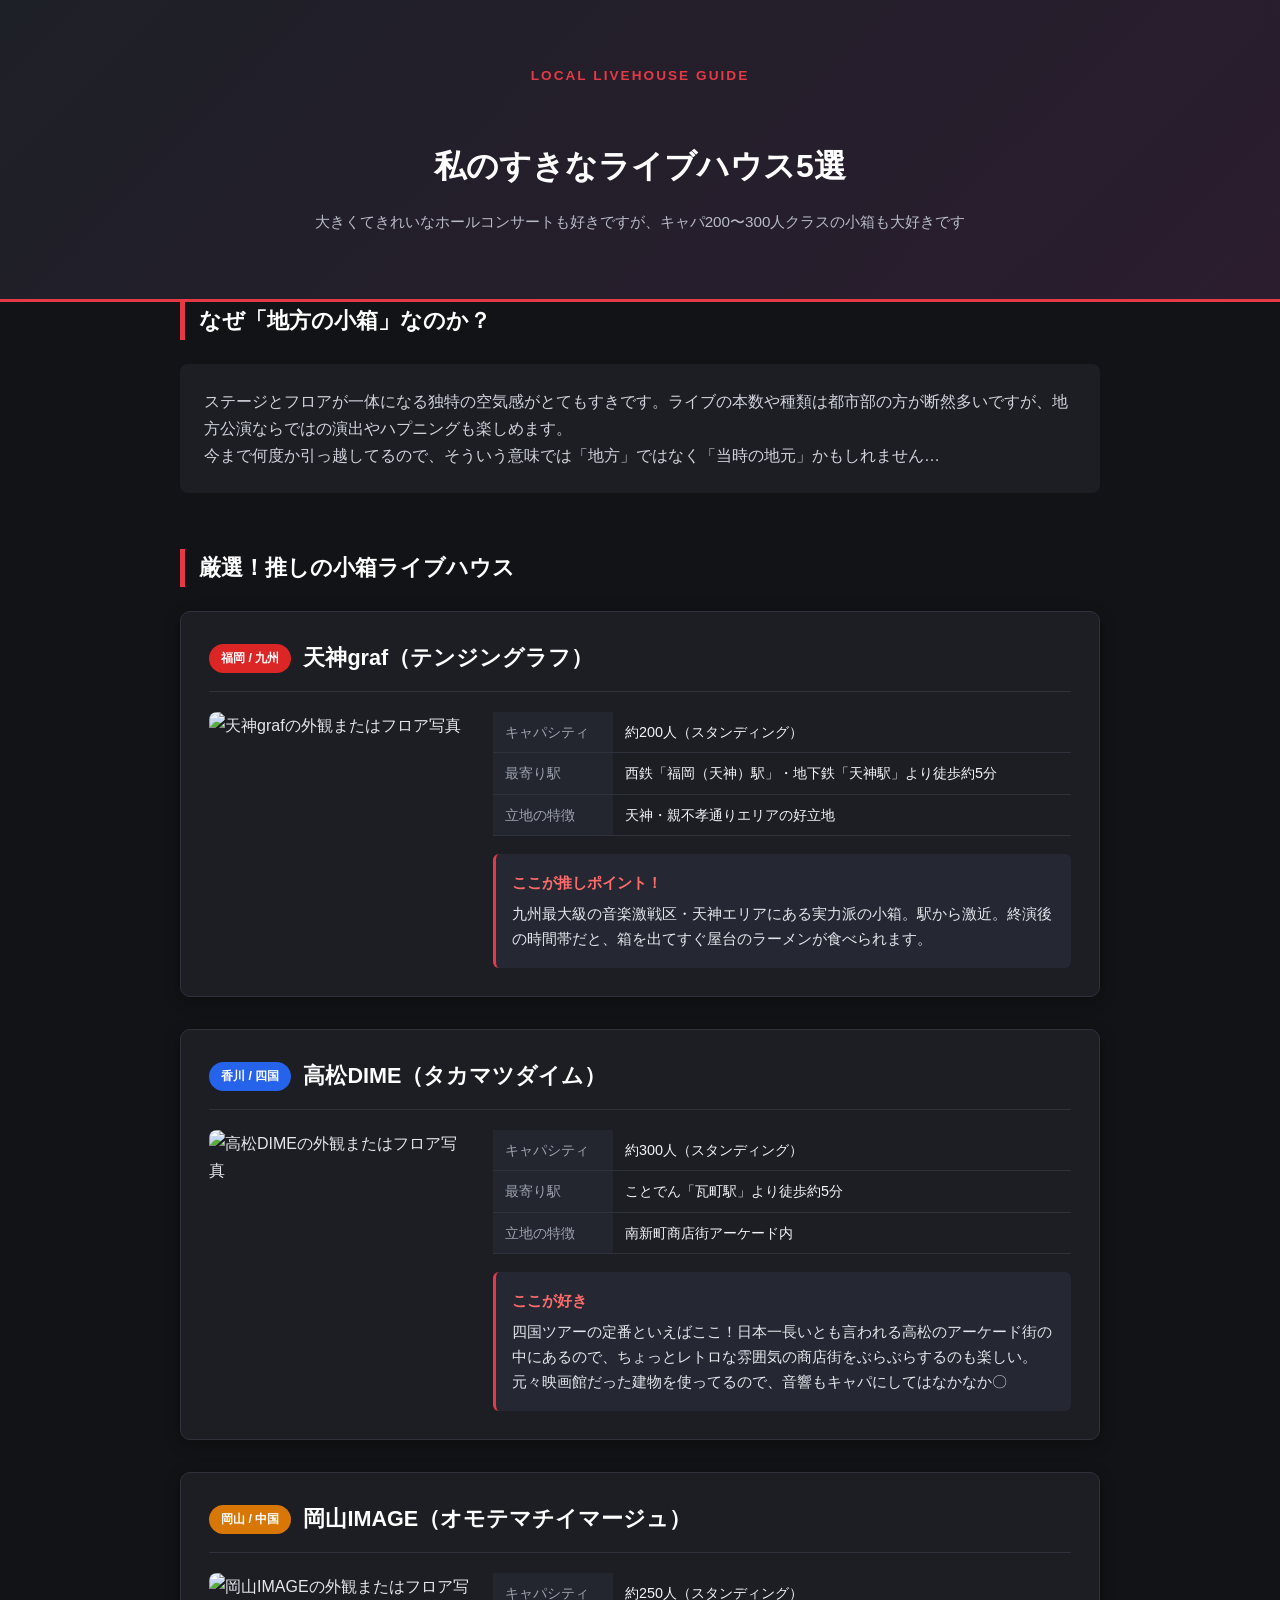
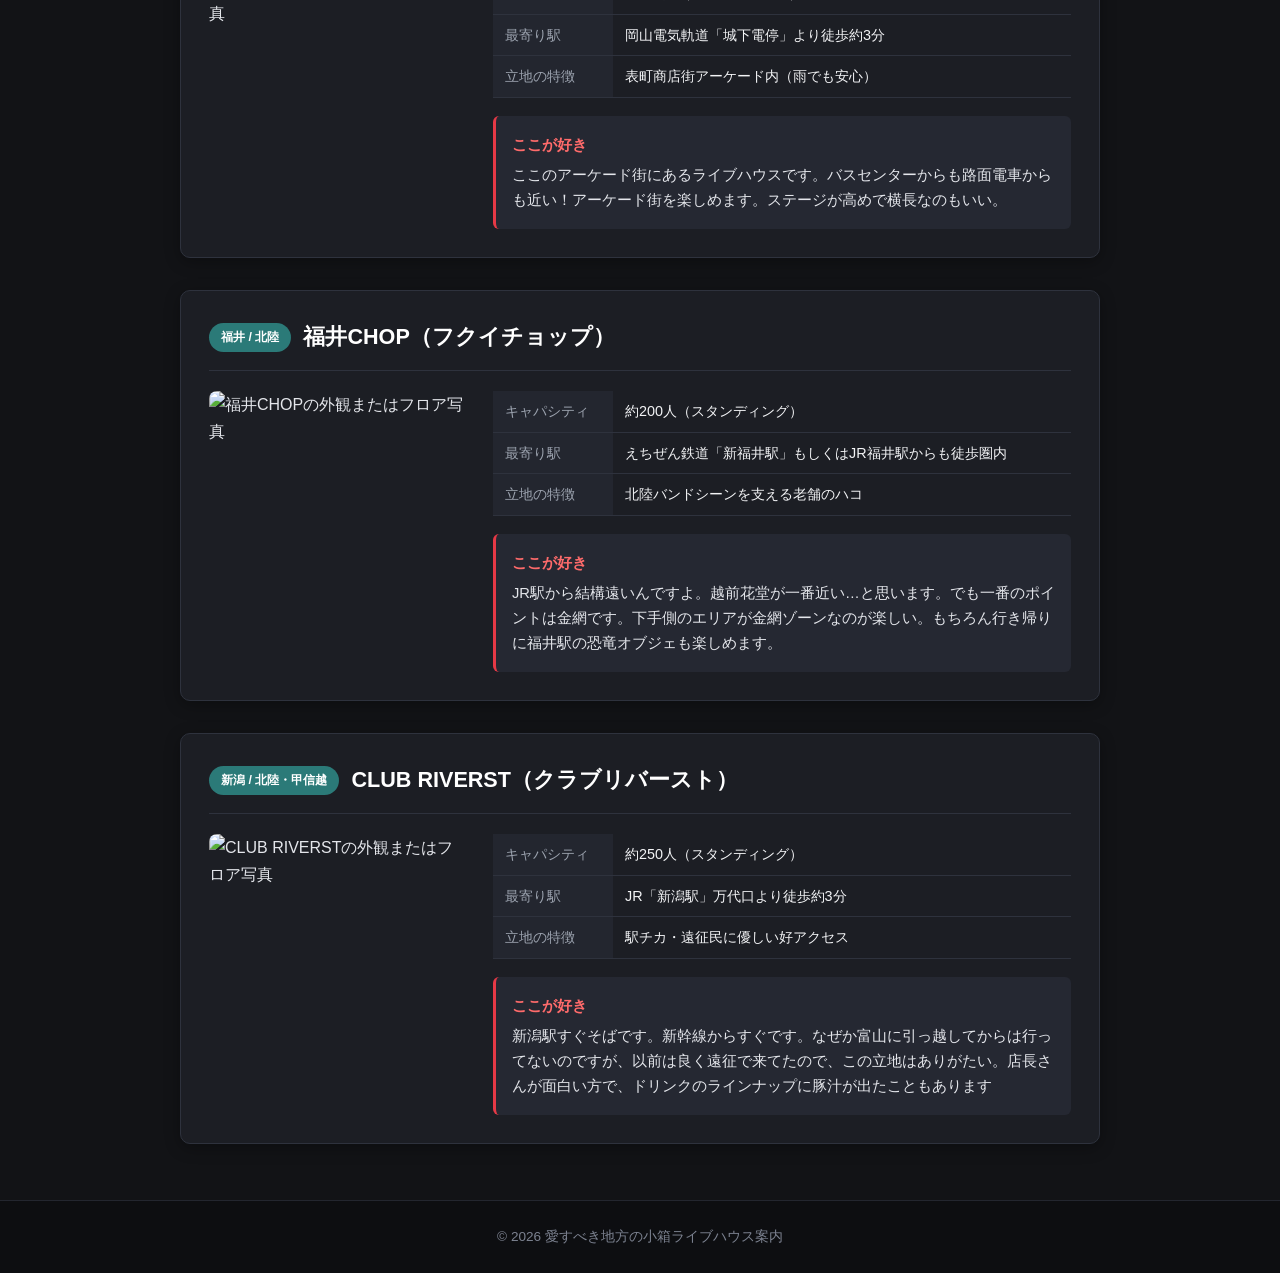
==== index.html @ 98f3ffac "Rename mysite.html to index.html" ====
<!DOCTYPE html>
<html lang="ja">
<head>
  <meta charset="UTF-8">
  <meta name="viewport" content="width=device-width, initial-scale=1.0">
  <title>すきなライブハウス</title>
  <link rel="stylesheet" href="style.css">
</head>
<body>

  <!-- ヘッダー（メインビジュアル） -->
  <header class="hero">
    <div class="container">
      <p class="hero-sub">LOCAL LIVEHOUSE GUIDE</p>
      <h1 class="hero-title"><br>私のすきなライブハウス5選</h1>
      <p class="hero-lead">
        大きくてきれいなホールコンサートも好きですが、キャパ200〜300人クラスの小箱も大好きです<br>
      </p>
    </div>
  </header>

  <main class="container">

    <!-- イントロダクション -->
    <section class="intro-section">
      <h2 class="section-title">なぜ「地方の小箱」なのか？</h2>
      <p>
        ステージとフロアが一体になる独特の空気感がとてもすきです。ライブの本数や種類は都市部の方が断然多いですが、地方公演ならではの演出やハプニングも楽しめます。<br>
        今まで何度か引っ越してるので、そういう意味では「地方」ではなく「当時の地元」かもしれません…
      </p>
    </section>

    <!-- ライブハウス一覧（南から北順） -->
    <section class="venues-section">
      <h2 class="section-title">厳選！推しの小箱ライブハウス</h2>

      <!-- 1. 天神graf -->
      <article class="venue-card">
        <div class="venue-header">
          <span class="area-tag area-kyushu">福岡 / 九州</span>
          <h3 class="venue-name">
            <a href="http://www.fukuoka-graf.com/" target="_blank" rel="noopener noreferrer">天神graf（テンジングラフ）</a>
          </h3>
        </div>
        <div class="venue-body">
          <div class="venue-visual">
            <img src="images/graf.jpg" alt="天神grafの外観またはフロア写真">
          </div>
          <div class="venue-info">
            <table class="spec-table">
              <tbody>
                <tr>
                  <th>キャパシティ</th>
                  <td>約200人（スタンディング）</td>
                </tr>
                <tr>
                  <th>最寄り駅</th>
                  <td>西鉄「福岡（天神）駅」・地下鉄「天神駅」より徒歩約5分</td>
                </tr>
                <tr>
                  <th>立地の特徴</th>
                  <td>天神・親不孝通りエリアの好立地</td>
                </tr>
              </tbody>
            </table>
            <div class="recommend-box">
              <h4>ここが推しポイント！</h4>
              <p>
                九州最大級の音楽激戦区・天神エリアにある実力派の小箱。駅から激近。終演後の時間帯だと、箱を出てすぐ屋台のラーメンが食べられます。
              </p>
            </div>
          </div>
        </div>
      </article>

      <!-- 2. 高松DIME -->
      <article class="venue-card">
        <div class="venue-header">
          <span class="area-tag area-shikoku">香川 / 四国</span>
          <h3 class="venue-name">
            <a href="https://dime-dime.com/" target="_blank" rel="noopener noreferrer">高松DIME（タカマツダイム）</a>
          </h3>
        </div>
        <div class="venue-body">
          <div class="venue-visual">
            <img src="images/dime.jpg" alt="高松DIMEの外観またはフロア写真">
          </div>
          <div class="venue-info">
            <table class="spec-table">
              <tbody>
                <tr>
                  <th>キャパシティ</th>
                  <td>約300人（スタンディング）</td>
                </tr>
                <tr>
                  <th>最寄り駅</th>
                  <td>ことでん「瓦町駅」より徒歩約5分</td>
                </tr>
                <tr>
                  <th>立地の特徴</th>
                  <td>南新町商店街アーケード内</td>
                </tr>
              </tbody>
            </table>
            <div class="recommend-box">
              <h4>ここが好き</h4>
              <p>
                四国ツアーの定番といえばここ！日本一長いとも言われる高松のアーケード街の中にあるので、ちょっとレトロな雰囲気の商店街をぶらぶらするのも楽しい。元々映画館だった建物を使ってるので、音響もキャパにしてはなかなか〇
              </p>
            </div>
          </div>
        </div>
      </article>

      <!-- 3. 岡山IMAGE -->
      <article class="venue-card">
        <div class="venue-header">
          <span class="area-tag area-chugoku">岡山 / 中国</span>
          <h3 class="venue-name">
            <a href="http://image-web.jp/" target="_blank" rel="noopener noreferrer">岡山IMAGE（オモテマチイマージュ）</a>
          </h3>
        </div>
        <div class="venue-body">
          <div class="venue-visual">
            <img src="images/image.jpg" alt="岡山IMAGEの外観またはフロア写真">
          </div>
          <div class="venue-info">
            <table class="spec-table">
              <tbody>
                <tr>
                  <th>キャパシティ</th>
                  <td>約250人（スタンディング）</td>
                </tr>
                <tr>
                  <th>最寄り駅</th>
                  <td>岡山電気軌道「城下電停」より徒歩約3分</td>
                </tr>
                <tr>
                  <th>立地の特徴</th>
                  <td>表町商店街アーケード内（雨でも安心）</td>
                </tr>
              </tbody>
            </table>
            <div class="recommend-box">
              <h4>ここが好き</h4>
              <p>
                ここのアーケード街にあるライブハウスです。バスセンターからも路面電車からも近い！アーケード街を楽しめます。ステージが高めで横長なのもいい。
              </p>
            </div>
          </div>
        </div>
      </article>

      <!-- 4. 福井CHOP -->
      <article class="venue-card">
        <div class="venue-header">
          <span class="area-tag area-hokuriku">福井 / 北陸</span>
          <h3 class="venue-name">
            <a href="https://fukui-chop.com/" target="_blank" rel="noopener noreferrer">福井CHOP（フクイチョップ）</a>
          </h3>
        </div>
        <div class="venue-body">
          <div class="venue-visual">
            <img src="images/chop.jpg" alt="福井CHOPの外観またはフロア写真">
          </div>
          <div class="venue-info">
            <table class="spec-table">
              <tbody>
                <tr>
                  <th>キャパシティ</th>
                  <td>約200人（スタンディング）</td>
                </tr>
                <tr>
                  <th>最寄り駅</th>
                  <td>えちぜん鉄道「新福井駅」もしくはJR福井駅からも徒歩圏内</td>
                </tr>
                <tr>
                  <th>立地の特徴</th>
                  <td>北陸バンドシーンを支える老舗のハコ</td>
                </tr>
              </tbody>
            </table>
            <div class="recommend-box">
              <h4>ここが好き</h4>
              <p>
                JR駅から結構遠いんですよ。越前花堂が一番近い…と思います。でも一番のポイントは金網です。下手側のエリアが金網ゾーンなのが楽しい。もちろん行き帰りに福井駅の恐竜オブジェも楽しめます。
              </p>
            </div>
          </div>
        </div>
      </article>

      <!-- 5. CLUB RIVERST -->
      <article class="venue-card">
        <div class="venue-header">
          <span class="area-tag area-hokuriku">新潟 / 北陸・甲信越</span>
          <h3 class="venue-name">
            <a href="https://clubriverst.org/" target="_blank" rel="noopener noreferrer">CLUB RIVERST（クラブリバースト）</a>
          </h3>
        </div>
        <div class="venue-body">
          <div class="venue-visual">
            <img src="images/riverst.jpg" alt="CLUB RIVERSTの外観またはフロア写真">
          </div>
          <div class="venue-info">
            <table class="spec-table">
              <tbody>
                <tr>
                  <th>キャパシティ</th>
                  <td>約250人（スタンディング）</td>
                </tr>
                <tr>
                  <th>最寄り駅</th>
                  <td>JR「新潟駅」万代口より徒歩約3分</td>
                </tr>
                <tr>
                  <th>立地の特徴</th>
                  <td>駅チカ・遠征民に優しい好アクセス</td>
                </tr>
              </tbody>
            </table>
            <div class="recommend-box">
              <h4>ここが好き</h4>
              <p>
                新潟駅すぐそばです。新幹線からすぐです。なぜか富山に引っ越してからは行ってないのですが、以前は良く遠征で来てたので、この立地はありがたい。店長さんが面白い方で、ドリンクのラインナップに豚汁が出たこともあります
              </p>
            </div>
          </div>
        </div>
      </article>

    </section>

  </main>

  <!-- フッター -->
  <footer class="footer">
    <div class="container">
      <p>&copy; 2026 愛すべき地方の小箱ライブハウス案内</p>
    </div>
  </footer>

</body>
</html>
---- style.css ----
@charset "UTF-8";

/* ベース設定 */
* {
  box-sizing: border-box;
  margin: 0;
  padding: 0;
}

body {
  font-family: "Helvetica Neue", Arial, "Hiragino Kaku Gothic ProN", "Hiragino Sans", Meiryo, sans-serif;
  background-color: #121316;
  color: #e4e6eb;
  line-height: 1.7;
}

.container {
  max-width: 960px;
  margin: 0 auto;
  padding: 0 20px;
}

/* ヘッダー（ヒーローエリア） */
.hero {
  background: linear-gradient(135deg, #1e2028 0%, #2b1d2e 100%);
  border-bottom: 3px solid #e63946;
  padding: 64px 0;
  text-align: center;
}

.hero-sub {
  color: #e63946;
  font-weight: bold;
  letter-spacing: 0.15em;
  font-size: 0.85rem;
  margin-bottom: 12px;
}

.hero-title {
  font-size: 2rem;
  line-height: 1.4;
  margin-bottom: 20px;
  color: #ffffff;
}

.hero-lead {
  font-size: 0.95rem;
  color: #b8bcc8;
  max-width: 720px;
  margin: 0 auto;
}

/* セクション共通 */
main {
  padding: 48px 0;
}

section {
  margin-bottom: 56px;
}

.section-title {
  font-size: 1.4rem;
  color: #ffffff;
  border-left: 5px solid #e63946;
  padding-left: 14px;
  margin-bottom: 24px;
}

/* イントロダクション */
.intro-section p {
  background-color: #1c1e24;
  padding: 24px;
  border-radius: 8px;
  color: #d0d3dc;
}

/* ライブハウスカード */
.venue-card {
  background-color: #1c1e24;
  border: 1px solid #2e323d;
  border-radius: 10px;
  padding: 28px;
  margin-bottom: 32px;
  box-shadow: 0 4px 16px rgba(0, 0, 0, 0.3);
}

.venue-header {
  display: flex;
  flex-wrap: wrap;
  align-items: center;
  gap: 12px;
  margin-bottom: 20px;
  padding-bottom: 14px;
  border-bottom: 1px solid #2e323d;
}

.venue-name {
  font-size: 1.35rem;
  color: #ffffff;
}

/* エリア別タグ */
.area-tag {
  display: inline-block;
  font-size: 0.78rem;
  font-weight: bold;
  padding: 4px 12px;
  border-radius: 20px;
  color: #ffffff;
}

.area-hokuriku {
  background-color: #2b7a78;
}

.area-chugoku {
  background-color: #d97706;
}

.area-shikoku {
  background-color: #2563eb;
}

.area-kyushu {
  background-color: #dc2626;
}

/* カード内のレイアウト */
.venue-body {
  display: flex;
  gap: 24px;
  align-items: flex-start;
}

.venue-visual {
  flex: 0 0 260px;
}

.venue-visual img {
  width: 100%;
  height: auto;
  border-radius: 6px;
  display: block;
}

/* 写真がない場合のプレースホルダー */
.photo-placeholder {
  width: 100%;
  height: 180px;
  background: linear-gradient(135deg, #282c37, #181a20);
  border: 1px dashed #4b5263;
  border-radius: 6px;
  display: flex;
  align-items: center;
  justify-content: center;
  color: #8a92a6;
  font-weight: bold;
  letter-spacing: 0.1em;
  font-size: 0.95rem;
}

.venue-info {
  flex: 1;
}

/* スペック表 */
.spec-table {
  width: 100%;
  border-collapse: collapse;
  margin-bottom: 18px;
  font-size: 0.9rem;
}

.spec-table th,
.spec-table td {
  padding: 8px 12px;
  border-bottom: 1px solid #2e323d;
  text-align: left;
}

.spec-table th {
  width: 120px;
  color: #9ca3af;
  font-weight: normal;
  background-color: #23262f;
}

.spec-table td {
  color: #f3f4f6;
}

/* 推しポイント枠 */
.recommend-box {
  background-color: #252832;
  padding: 16px;
  border-radius: 6px;
  border-left: 3px solid #e63946;
}

.recommend-box h4 {
  font-size: 0.95rem;
  color: #ff6b6b;
  margin-bottom: 6px;
}

.recommend-box p {
  font-size: 0.92rem;
  color: #e4e6eb;
}

/* 豆知識リスト */
.tips-list {
  list-style: none;
  background-color: #1c1e24;
  padding: 24px;
  border-radius: 8px;
  border: 1px solid #2e323d;
}

.tips-list li {
  margin-bottom: 14px;
  padding-left: 20px;
  position: relative;
  font-size: 0.95rem;
}

.tips-list li:last-child {
  margin-bottom: 0;
}

.tips-list li::before {
  content: "▶";
  position: absolute;
  left: 0;
  color: #e63946;
  font-size: 0.75rem;
  top: 4px;
}

/* フッター */
.footer {
  background-color: #0d0e11;
  text-align: center;
  padding: 24px 0;
  font-size: 0.85rem;
  color: #7c8290;
  border-top: 1px solid #23262f;
}

/* スマホ対応（レスポンシブ） */
@media (max-width: 768px) {
  .hero-title {
    font-size: 1.5rem;
  }

  .venue-body {
    flex-direction: column;
  }

  .venue-visual {
    flex: none;
    width: 100%;
  }

  .spec-table th {
    width: 105px;
  }
}
/* リンクの見た目調整（青色・下線を消してホバー時に少し薄くする） */
.venue-name a {
  color: inherit;
  text-decoration: none;
  border-bottom: 2px solid transparent;
  transition: opacity 0.2s, border-color 0.2s;
}

.venue-name a:hover {
  opacity: 0.75;
  border-bottom-color: currentColor;
}

/* 写真を枠内にきれいに収める設定 */
.venue-visual img {
  width: 100%;
  height: 220px; /* お好みの高さに調整してください */
  object-fit: cover; /* 比率を保ったまま枠いっぱいにトリミング */
  border-radius: 8px;
  display: block
}
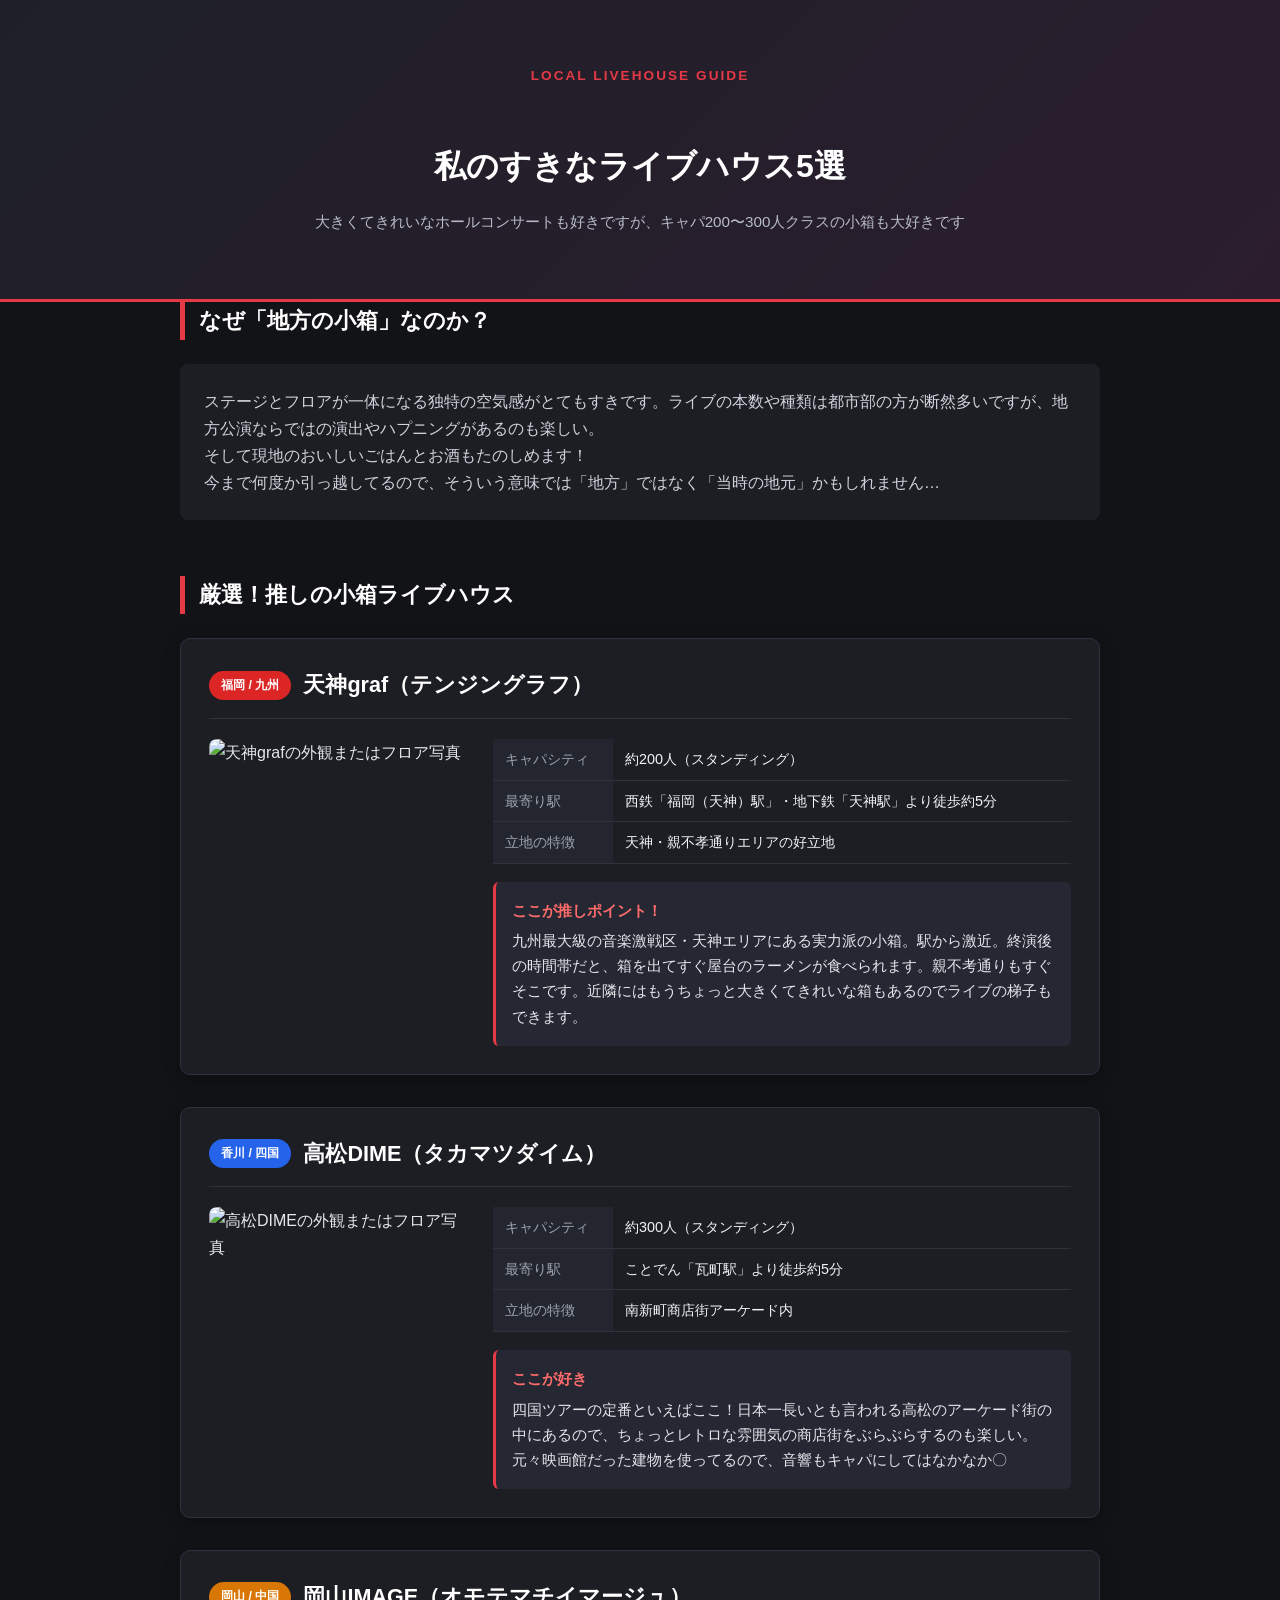
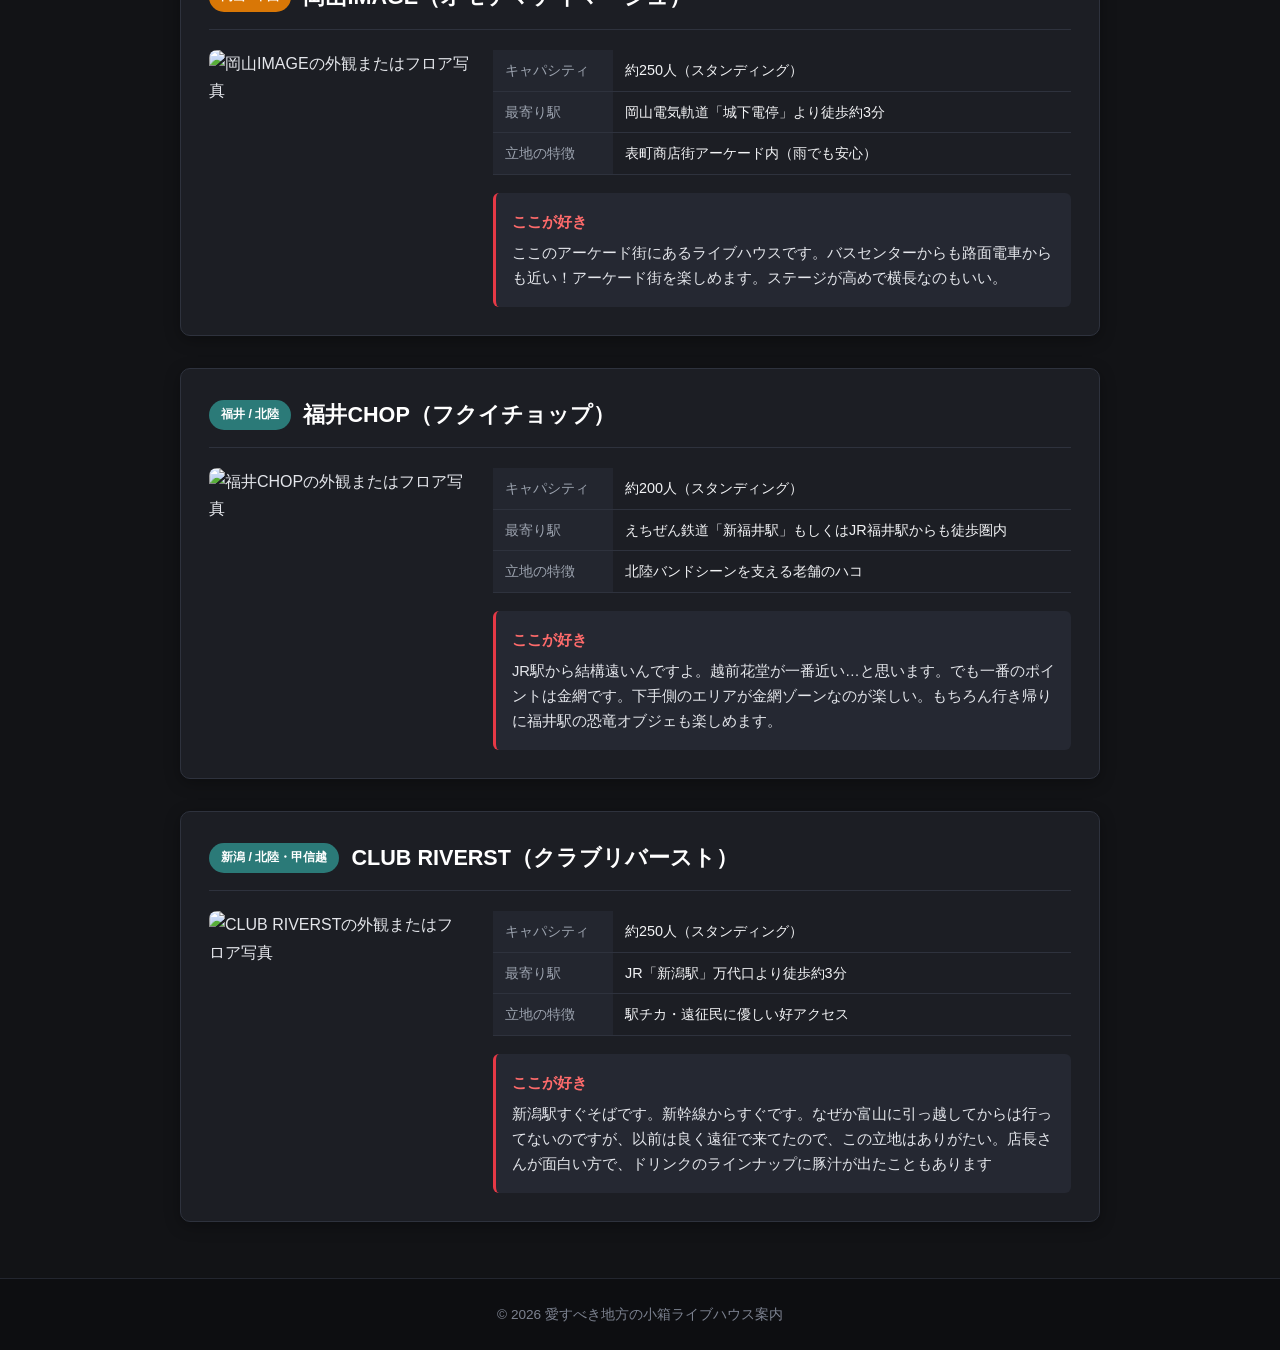
==== commit 78526530: "Update index.html" ====
--- a/index.html
+++ b/index.html
@@ -25,7 +25,8 @@
     <section class="intro-section">
       <h2 class="section-title">なぜ「地方の小箱」なのか？</h2>
       <p>
-        ステージとフロアが一体になる独特の空気感がとてもすきです。ライブの本数や種類は都市部の方が断然多いですが、地方公演ならではの演出やハプニングも楽しめます。<br>
+        ステージとフロアが一体になる独特の空気感がとてもすきです。ライブの本数や種類は都市部の方が断然多いですが、地方公演ならではの演出やハプニングがあるのも楽しい。<br>
+        そして現地のおいしいごはんとお酒もたのしめます！<br>
         今まで何度か引っ越してるので、そういう意味では「地方」ではなく「当時の地元」かもしれません…
       </p>
     </section>
@@ -66,7 +67,7 @@
             <div class="recommend-box">
               <h4>ここが推しポイント！</h4>
               <p>
-                九州最大級の音楽激戦区・天神エリアにある実力派の小箱。駅から激近。終演後の時間帯だと、箱を出てすぐ屋台のラーメンが食べられます。
+                九州最大級の音楽激戦区・天神エリアにある実力派の小箱。駅から激近。終演後の時間帯だと、箱を出てすぐ屋台のラーメンが食べられます。親不考通りもすぐそこです。近隣にはもうちょっと大きくてきれいな箱もあるのでライブの梯子もできます。
               </p>
             </div>
           </div>
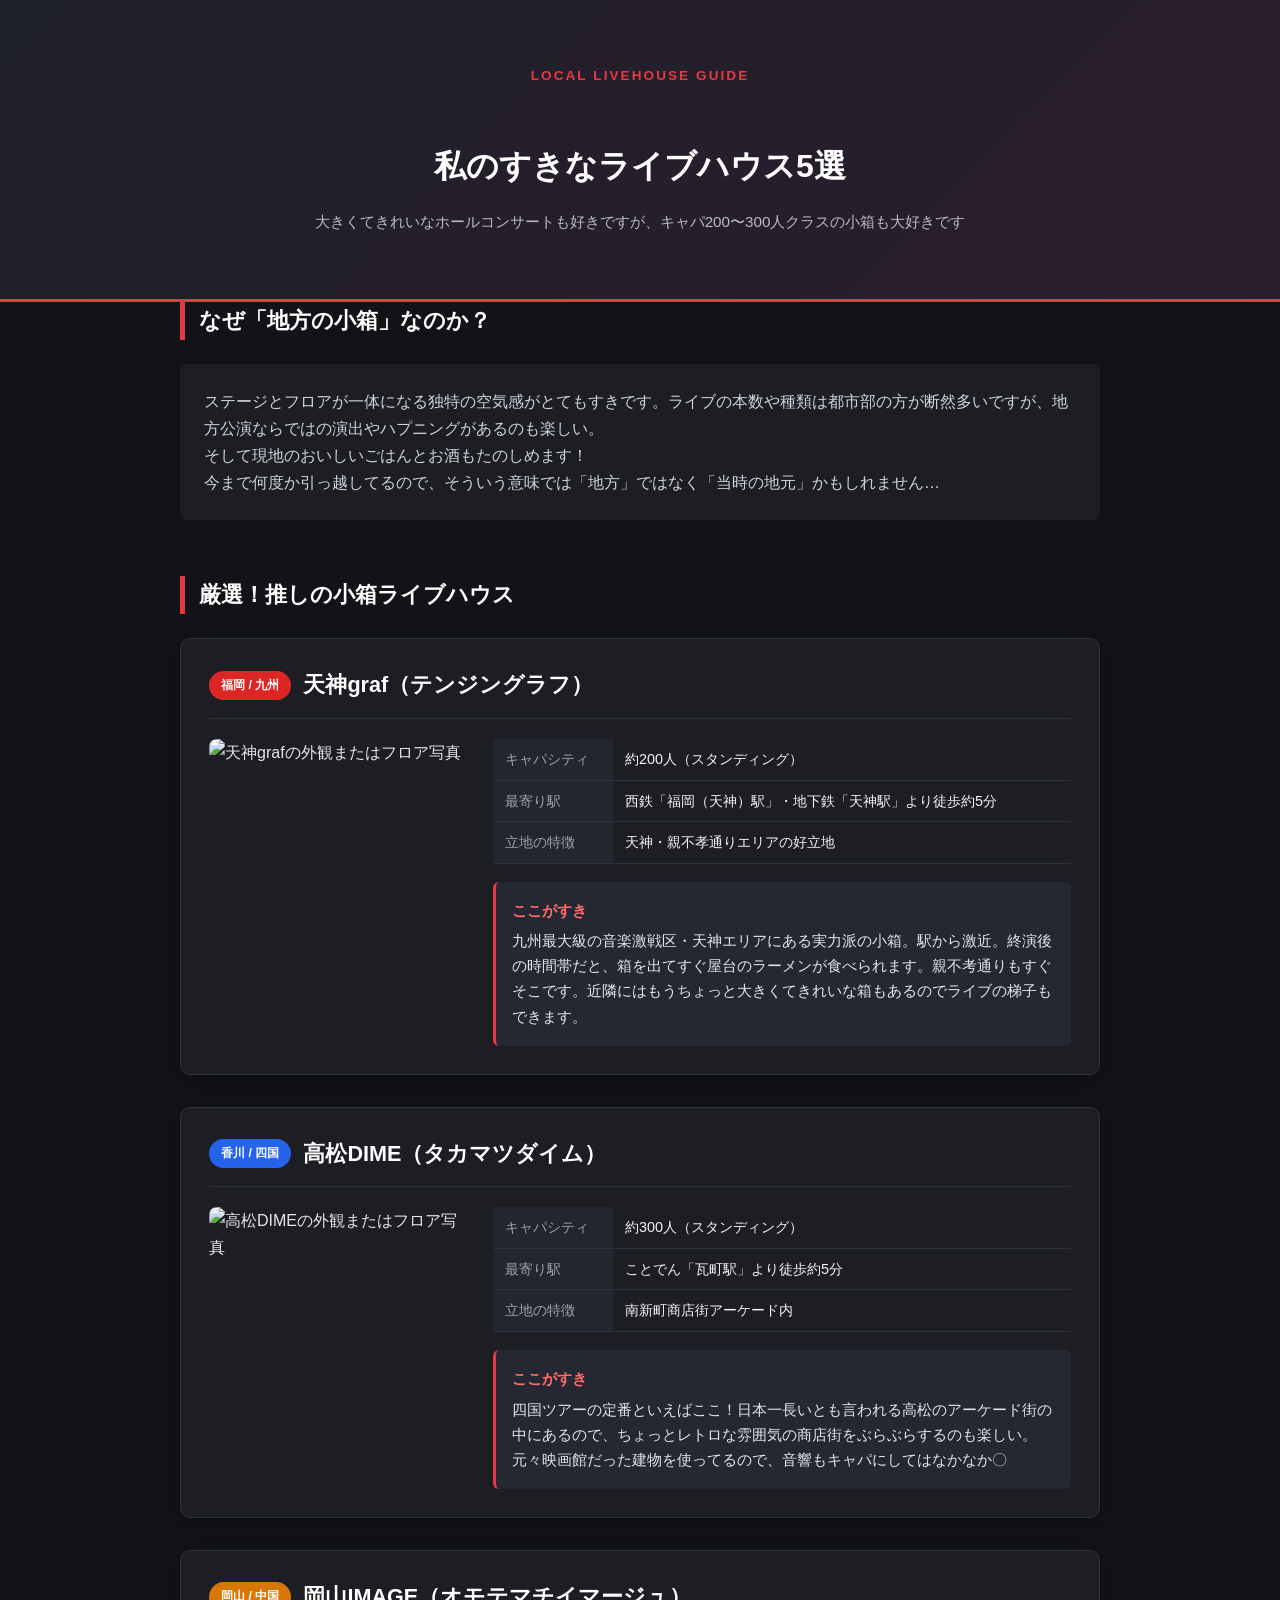
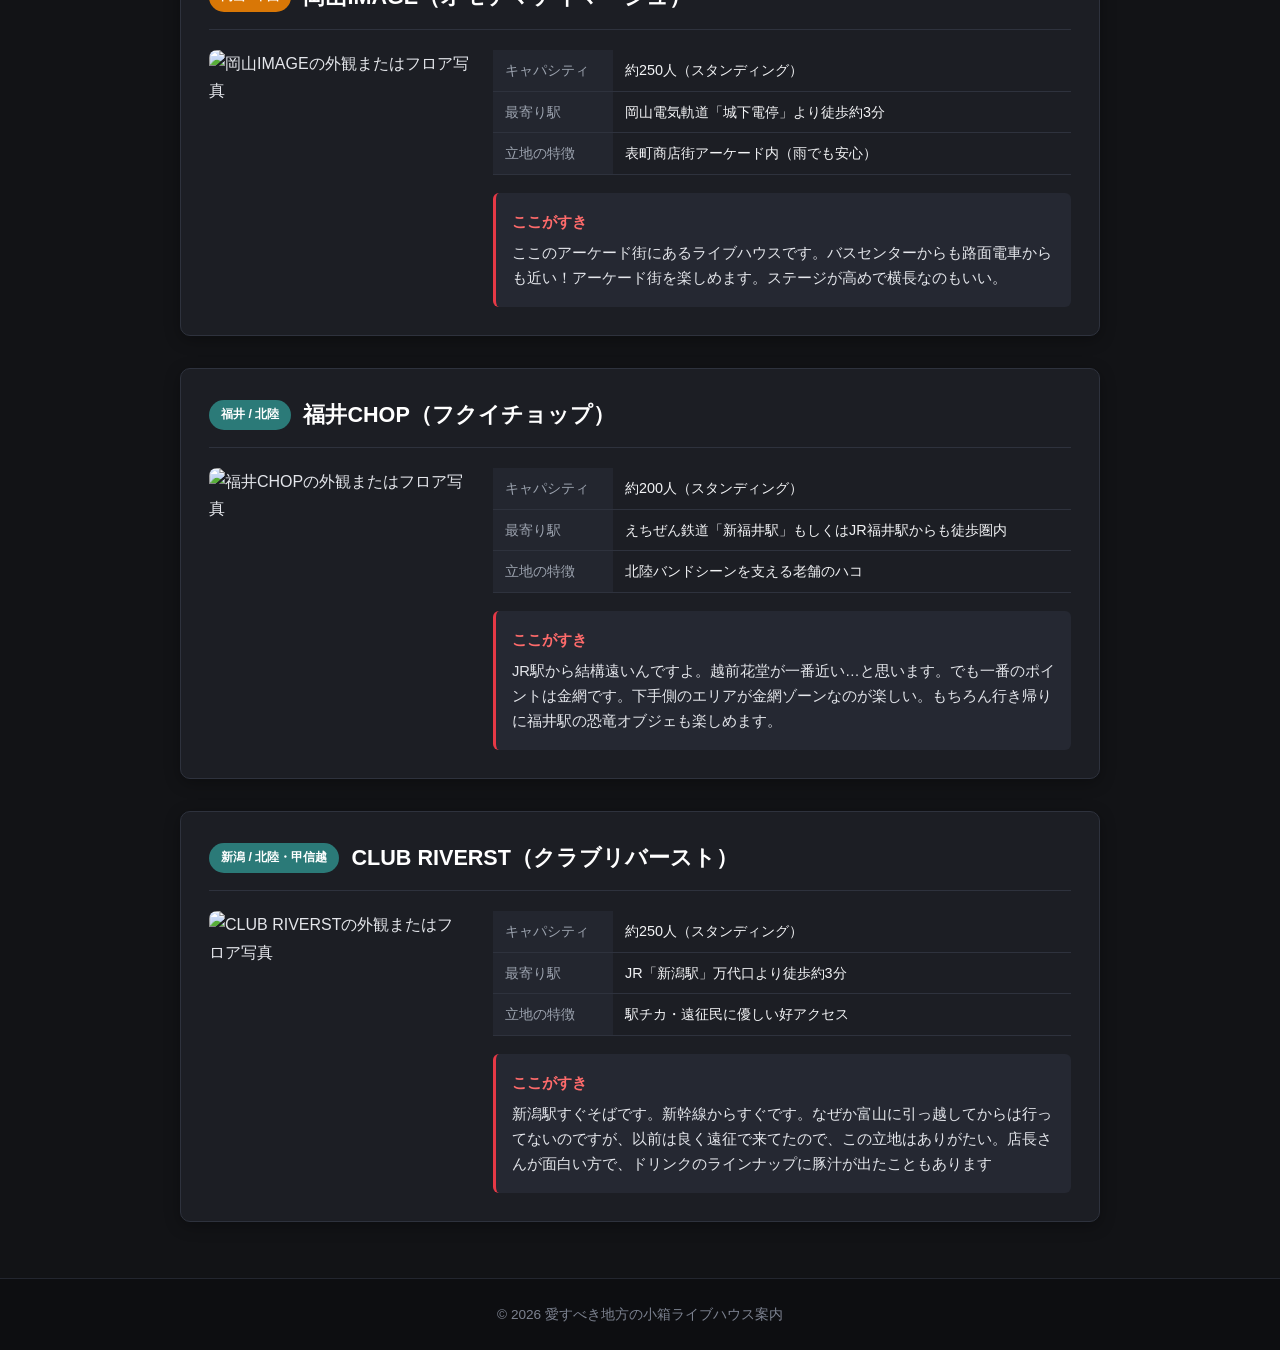
==== commit 402dc98b: "Update index.html" ====
--- a/index.html
+++ b/index.html
@@ -65,7 +65,7 @@
               </tbody>
             </table>
             <div class="recommend-box">
-              <h4>ここが推しポイント！</h4>
+              <h4>ここがすき</h4>
               <p>
                 九州最大級の音楽激戦区・天神エリアにある実力派の小箱。駅から激近。終演後の時間帯だと、箱を出てすぐ屋台のラーメンが食べられます。親不考通りもすぐそこです。近隣にはもうちょっと大きくてきれいな箱もあるのでライブの梯子もできます。
               </p>
@@ -104,7 +104,7 @@
               </tbody>
             </table>
             <div class="recommend-box">
-              <h4>ここが好き</h4>
+              <h4>ここがすき</h4>
               <p>
                 四国ツアーの定番といえばここ！日本一長いとも言われる高松のアーケード街の中にあるので、ちょっとレトロな雰囲気の商店街をぶらぶらするのも楽しい。元々映画館だった建物を使ってるので、音響もキャパにしてはなかなか〇
               </p>
@@ -143,7 +143,7 @@
               </tbody>
             </table>
             <div class="recommend-box">
-              <h4>ここが好き</h4>
+              <h4>ここがすき</h4>
               <p>
                 ここのアーケード街にあるライブハウスです。バスセンターからも路面電車からも近い！アーケード街を楽しめます。ステージが高めで横長なのもいい。
               </p>
@@ -182,7 +182,7 @@
               </tbody>
             </table>
             <div class="recommend-box">
-              <h4>ここが好き</h4>
+              <h4>ここがすき</h4>
               <p>
                 JR駅から結構遠いんですよ。越前花堂が一番近い…と思います。でも一番のポイントは金網です。下手側のエリアが金網ゾーンなのが楽しい。もちろん行き帰りに福井駅の恐竜オブジェも楽しめます。
               </p>
@@ -221,7 +221,7 @@
               </tbody>
             </table>
             <div class="recommend-box">
-              <h4>ここが好き</h4>
+              <h4>ここがすき</h4>
               <p>
                 新潟駅すぐそばです。新幹線からすぐです。なぜか富山に引っ越してからは行ってないのですが、以前は良く遠征で来てたので、この立地はありがたい。店長さんが面白い方で、ドリンクのラインナップに豚汁が出たこともあります
               </p>
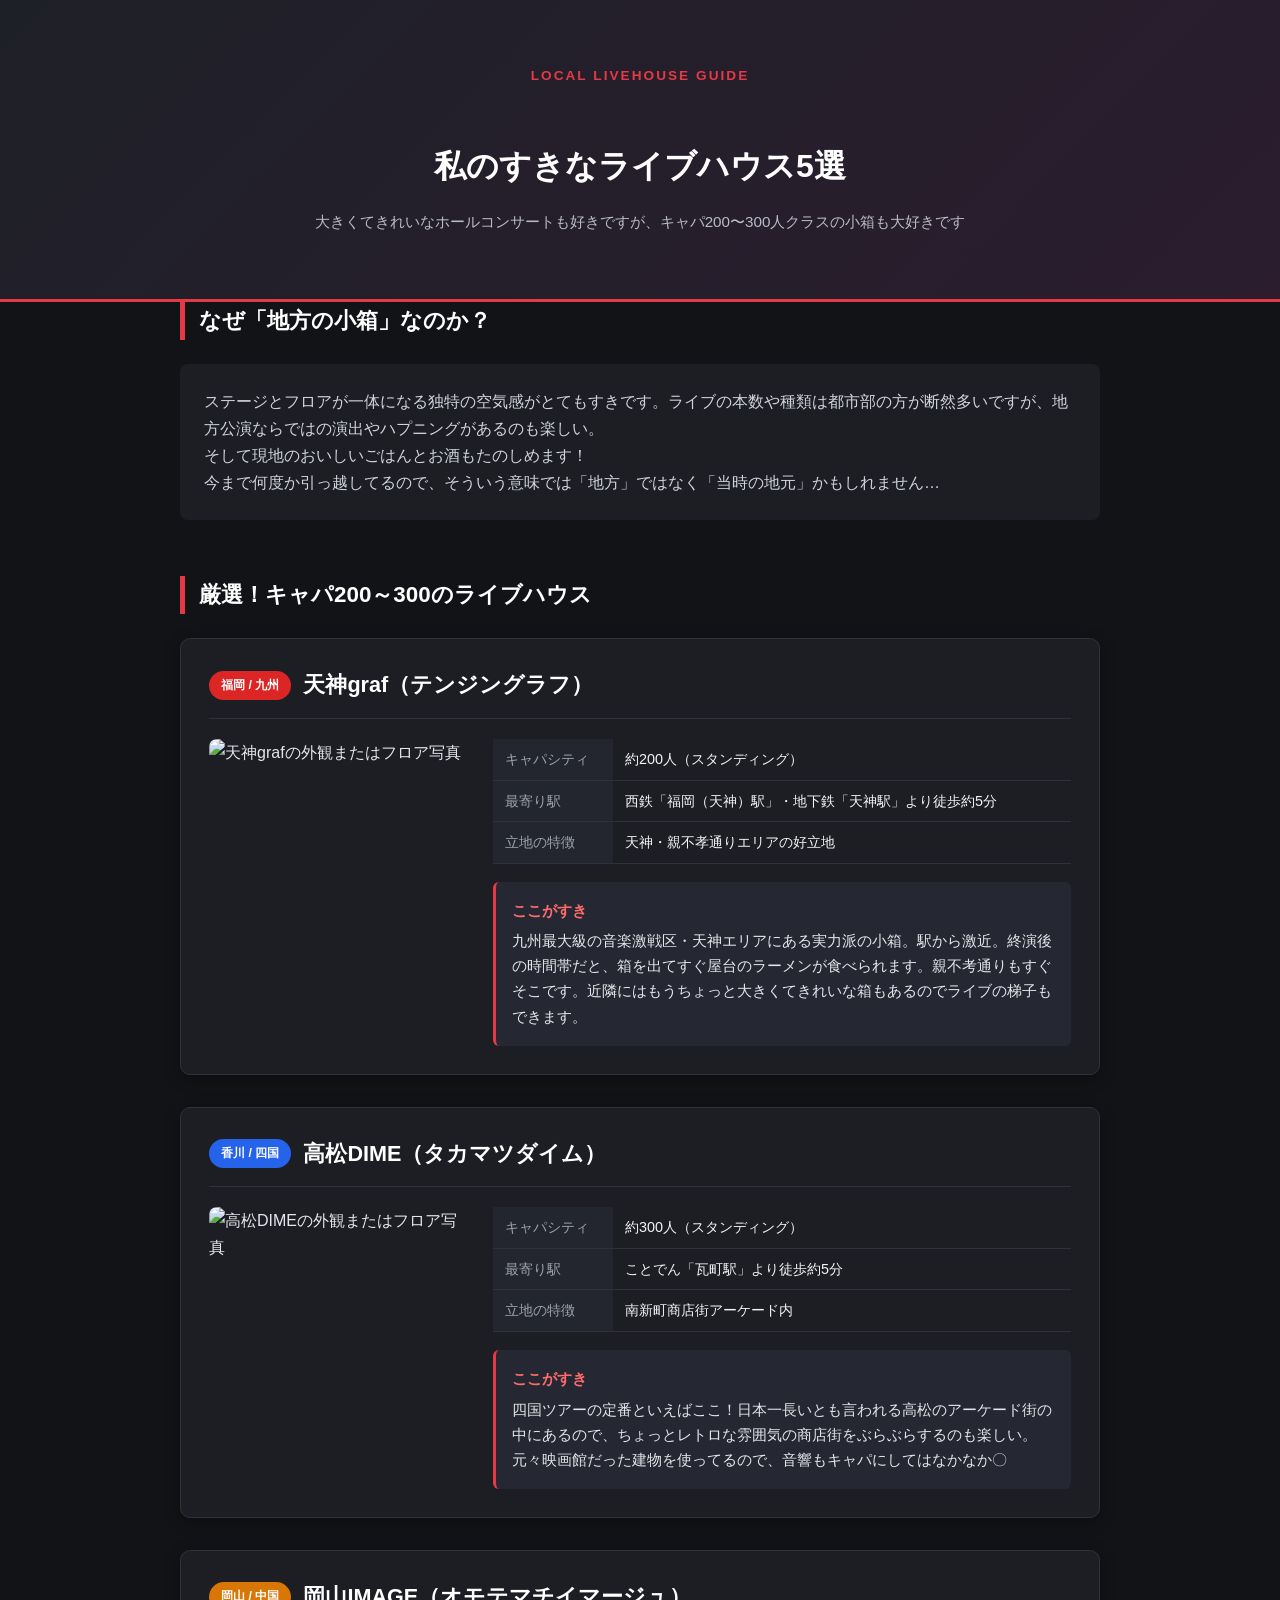
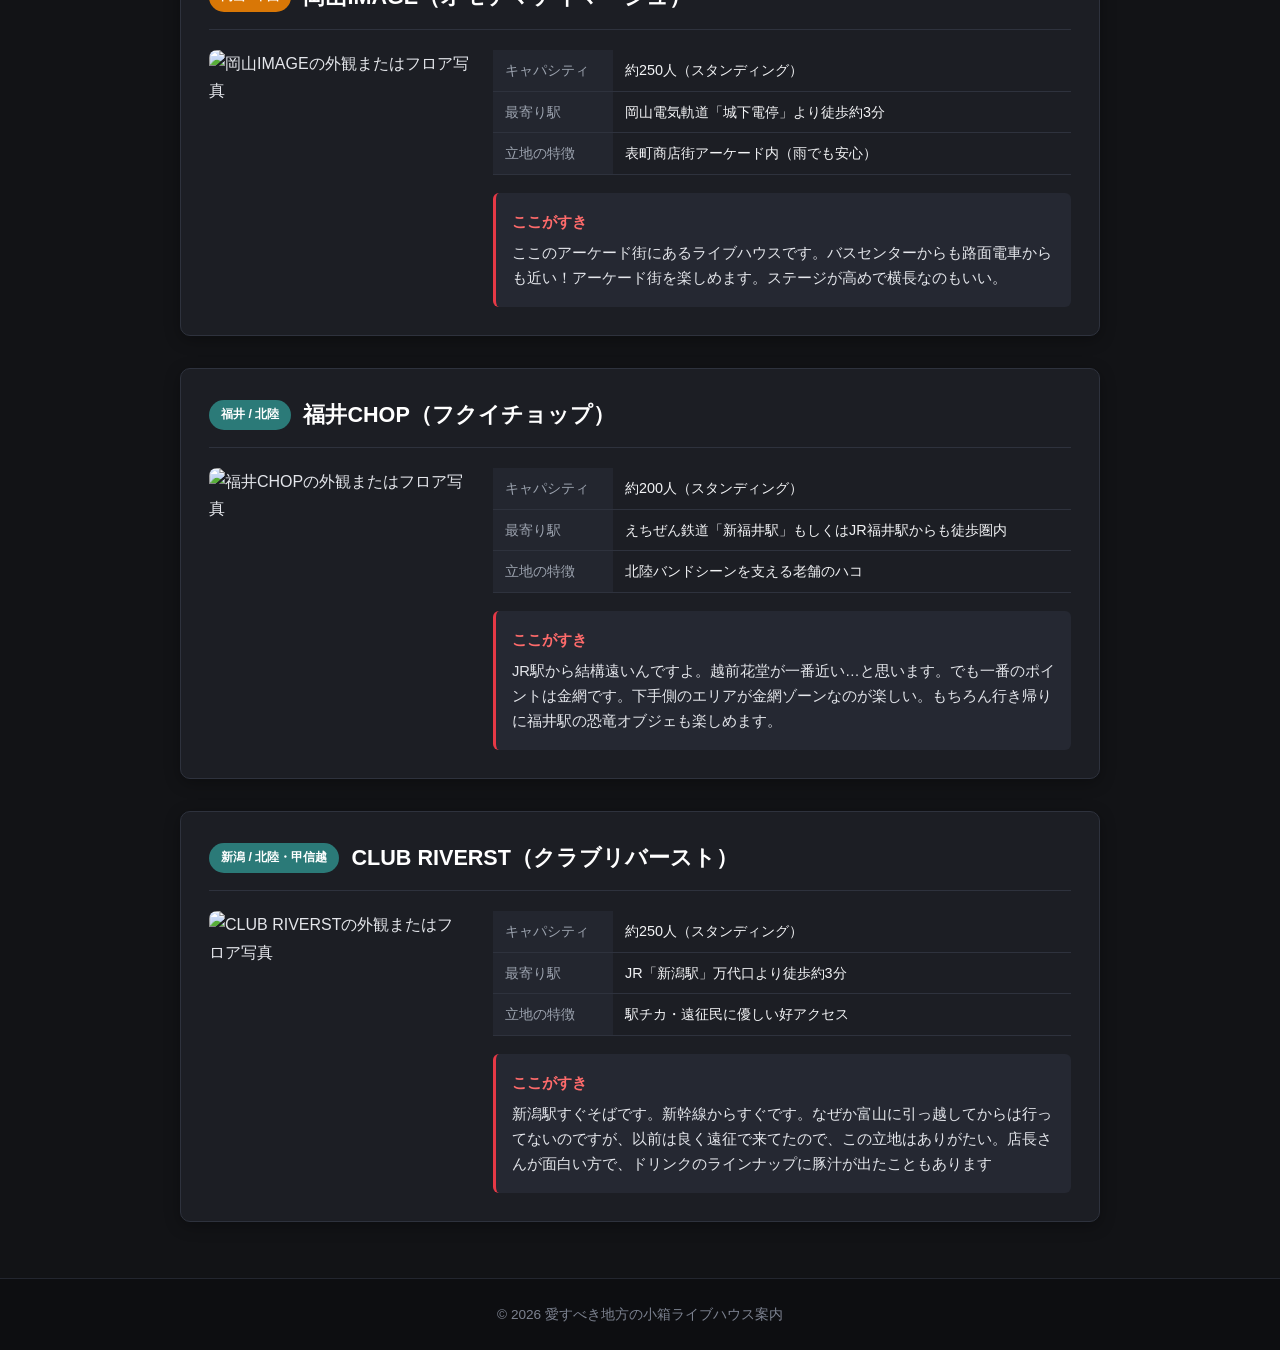
==== commit df6d30f0: "Update index.html" ====
--- a/index.html
+++ b/index.html
@@ -33,7 +33,7 @@
 
     <!-- ライブハウス一覧（南から北順） -->
     <section class="venues-section">
-      <h2 class="section-title">厳選！推しの小箱ライブハウス</h2>
+      <h2 class="section-title">厳選！キャパ200～300のライブハウス</h2>
 
       <!-- 1. 天神graf -->
       <article class="venue-card">
